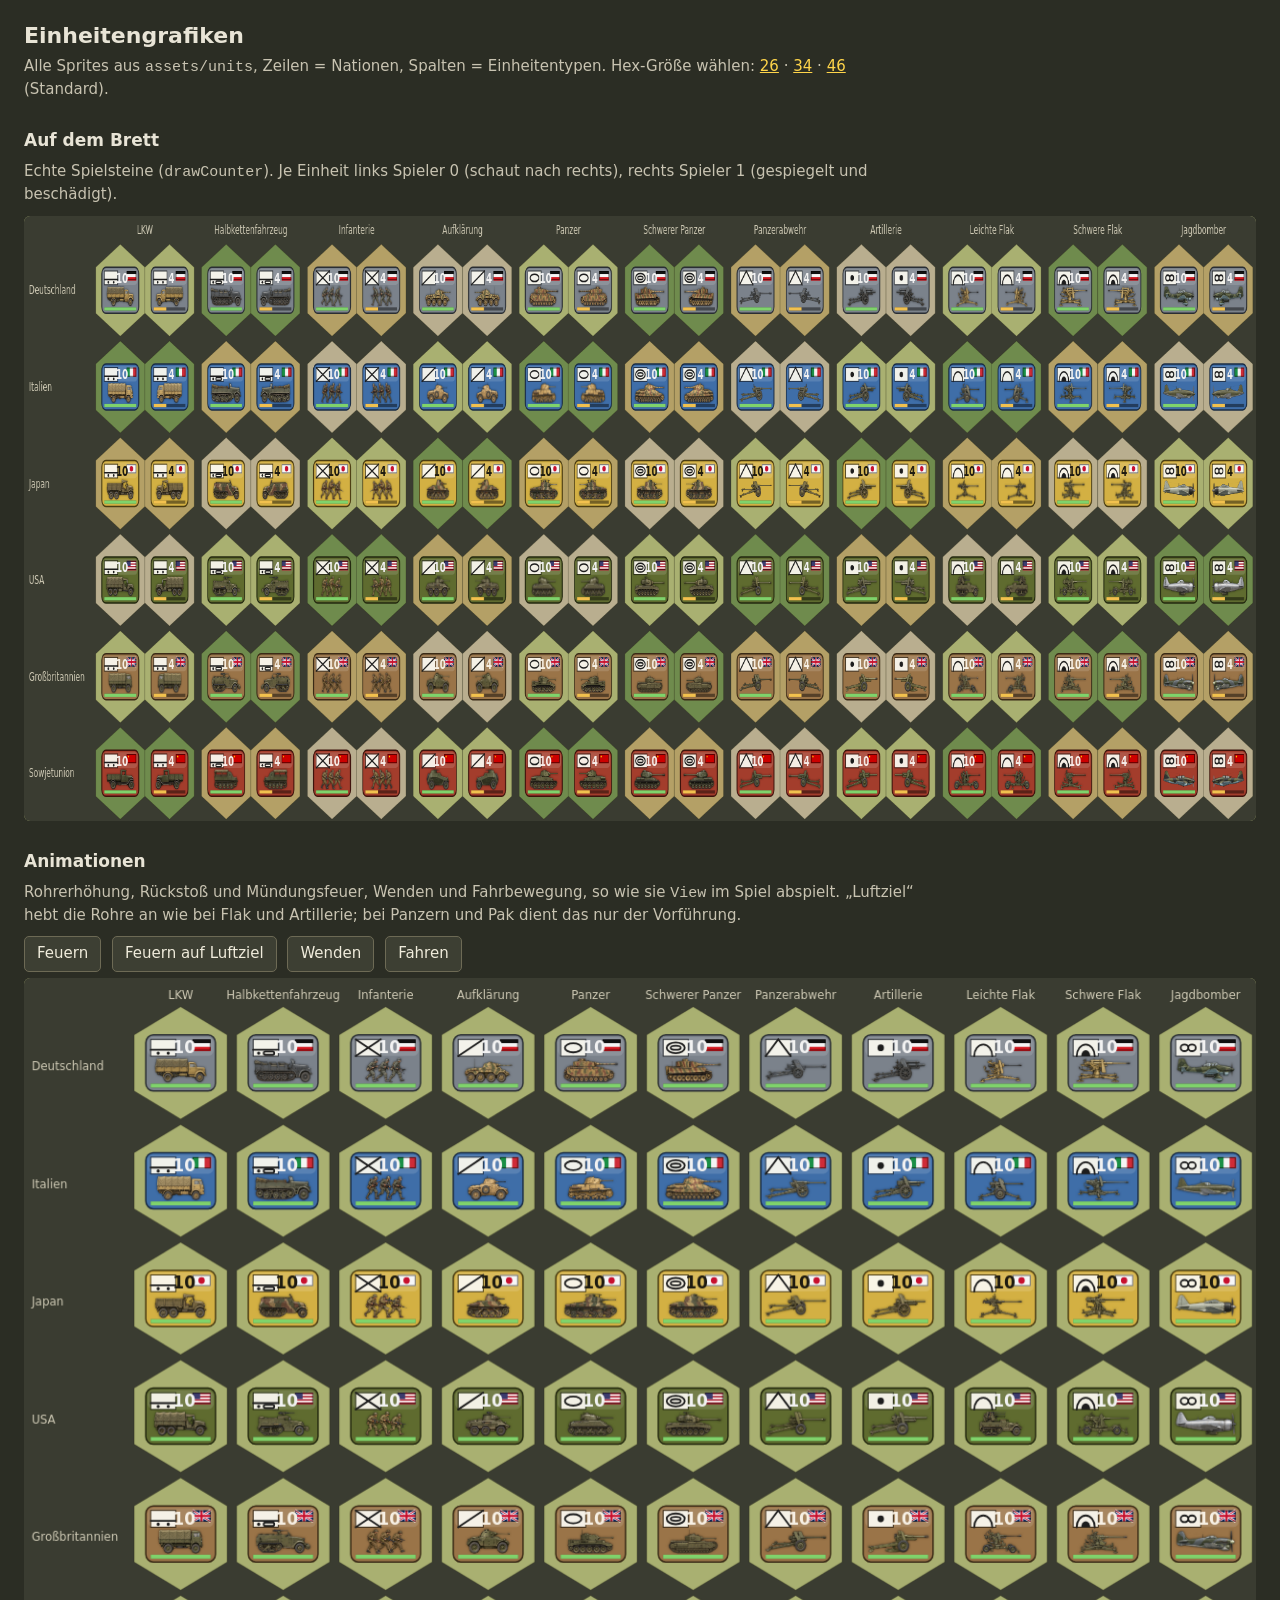
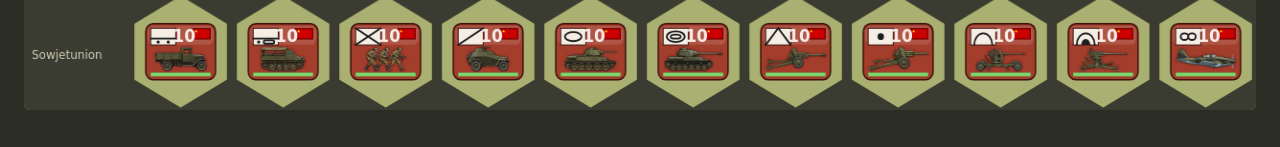
==== tools/sprite-preview.html @ db4d40ed "Add painted unit sprites with barrel animations All 66 units (11 types x 6 nations) now have semi-re" ====
<!doctype html>
<html lang="de">
<head>
<meta charset="utf-8">
<title>Sprite-Vorschau</title>
<style>
  body { margin: 0; padding: 20px 24px 40px; background: #2b2d24; color: #e8e4d6; font: 15px/1.45 system-ui, sans-serif; }
  h1 { font-size: 22px; margin: 0 0 4px; }
  h2 { font-size: 17px; margin: 28px 0 8px; }
  p { margin: 4px 0 10px; color: #c8c3b1; max-width: 900px; }
  a { color: #ffd54a; }
  canvas { display: block; background: #a9b071; border-radius: 6px; max-width: 100%; }
  button { font: inherit; padding: 6px 12px; margin: 0 6px 6px 0; border-radius: 5px; border: 1px solid #6d6a55; background: #3d3f33; color: #f0ecdc; cursor: pointer; }
  button:hover { background: #4b4e3f; }
</style>
<script>window.UNIT_SPRITE_DIR = '../assets/units/';</script>
<script src="../assets/units/sprites.js"></script>
<script src="../config/einheiten.js"></script>
<script src="../config/nationen.js"></script>
<script src="../js/data.js"></script>
<script src="../js/hex.js"></script>
<script src="../js/render.js"></script>
</head>
<body>
<h1>Einheitengrafiken</h1>
<p>Alle Sprites aus <code>assets/units</code>, Zeilen = Nationen, Spalten = Einheitentypen. Hex-Größe wählen: <a href="?size=26">26</a> · <a href="?size=34">34</a> · <a href="?size=46">46</a> (Standard).</p>

<h2>Auf dem Brett</h2>
<p>Echte Spielsteine (<code>drawCounter</code>). Je Einheit links Spieler 0 (schaut nach rechts), rechts Spieler 1 (gespiegelt und beschädigt).</p>
<canvas id="board"></canvas>

<h2>Animationen</h2>
<p>Rohrerhöhung, Rückstoß und Mündungsfeuer, Wenden und Fahrbewegung, so wie sie <code>View</code> im Spiel abspielt. „Luftziel“ hebt die Rohre an wie bei Flak und Artillerie; bei Panzern und Pak dient das nur der Vorführung.</p>
<div>
  <button data-act="fire">Feuern</button>
  <button data-act="air">Feuern auf Luftziel</button>
  <button data-act="turn">Wenden</button>
  <button data-act="drive">Fahren</button>
</div>
<canvas id="anim"></canvas>

<script>
const ROWS = Object.keys(NATION_CONFIG), COLS = Object.keys(UNIT_CONFIG);
const BS = +new URLSearchParams(location.search).get('size') || 46;

function setup(canvas, w, h) {
  const dpr = window.devicePixelRatio || 1;
  canvas.width = w * dpr; canvas.height = h * dpr;
  canvas.style.width = w + 'px'; canvas.style.height = h + 'px';
  const ctx = canvas.getContext('2d');
  ctx.setTransform(dpr, 0, 0, dpr, 0, 0);
  return ctx;
}

function hexBg(ctx, x, y, s, terrain) {
  hexPath(ctx, x, y, s);
  ctx.fillStyle = TERRAIN_COLORS[terrain]; ctx.fill();
  ctx.strokeStyle = 'rgba(40,40,20,0.28)'; ctx.lineWidth = 1; ctx.stroke();
}

function labels(ctx, x0, y0, cellW, cellH) {
  ctx.fillStyle = '#cfcab5'; ctx.font = '12px system-ui'; ctx.textAlign = 'center';
  COLS.forEach((t, j) => ctx.fillText(UNIT_CONFIG[t].label, x0 + (j + 0.5) * cellW, y0 - 8));
  ctx.textAlign = 'left';
  ROWS.forEach((n, i) => ctx.fillText(NATION_CONFIG[n].short, 8, y0 + (i + 0.5) * cellH + 4));
}

// --- Brett ---
function drawBoard() {
  const s = BS, hexW = SQRT3 * s, cellW = hexW * 2 + 12, cellH = s * 2.1, x0 = 110, y0 = 26;
  const ctx = setup(document.getElementById('board'), x0 + COLS.length * cellW, y0 + ROWS.length * cellH);
  ctx.fillStyle = '#3a3c31'; ctx.fillRect(0, 0, ctx.canvas.width, ctx.canvas.height);
  labels(ctx, x0, y0, cellW, cellH);
  const terr = ['plain', 'forest', 'hills', 'city'];
  ROWS.forEach((n, i) => COLS.forEach((t, j) => {
    const cy = y0 + (i + 0.5) * cellH;
    [[1, 10], [-1, 4]].forEach(([dir, hp], k) => {
      const cx = x0 + j * cellW + 6 + hexW / 2 + k * hexW;
      hexBg(ctx, cx, cy, s, terr[(i + j) % terr.length]);
      const w = s * 1.3, h = s;
      drawCounter(ctx, n, t, cx - w / 2, cy - h / 2, w, h, hp, { dir });
    });
  }));
}

// --- Animationen ---
// Nutzt die Animationslogik von View mit einer Attrappe als „this“.
const fake = { facing: new Map(), fireAnims: new Map(), size: 100 };
const units = ROWS.flatMap((nation, i) => COLS.map((type, j) => ({ id: i * COLS.length + j, owner: 0, nation, type, row: i, col: j })));
const moving = new Map();

document.querySelectorAll('button[data-act]').forEach(b => b.onclick = () => {
  const now = performance.now();
  for (const u of units) {
    if (b.dataset.act === 'fire') fake.fireAnims.set(u.id, { start: now, aim: 0, elev: 0 });
    if (b.dataset.act === 'air') fake.fireAnims.set(u.id, { start: now, aim: 260, elev: 0.6 });
    if (b.dataset.act === 'turn') { const cur = View.prototype.facingOf.call(fake, u, now); fake.facing.set(u.id, { dir: cur > 0 ? -1 : 1, from: cur, start: now }); }
    if (b.dataset.act === 'drive') moving.set(u.id, now + 1500);
  }
});

const S = 56, CW = SQRT3 * S + 10, CH = S * 2.1, AX = 110, AY = 26, AW = AX + COLS.length * CW, AH = AY + ROWS.length * CH;
const actx = setup(document.getElementById('anim'), AW, AH);
// Standbild zum Prüfen: ?still=air:300 zeigt „Luftziel“ 300 ms nach dem Start.
const STILL = new URLSearchParams(location.search).get('still')?.split(':');
function frame(now) {
  requestAnimationFrame(frame);
  if (STILL) for (const u of units) fake.fireAnims.set(u.id, { start: now - +STILL[1], aim: STILL[0] === 'air' ? 260 : 0, elev: STILL[0] === 'air' ? 0.6 : 0 });
  actx.fillStyle = '#3a3c31'; actx.fillRect(0, 0, AW, AH);
  labels(actx, AX, AY, CW, CH);
  units.forEach(u => {
    const cx = AX + (u.col + 0.5) * CW, cy = AY + (u.row + 0.5) * CH;
    hexBg(actx, cx, cy, S, 'plain');
    const pose = { dir: View.prototype.facingOf.call(fake, u, now), ...View.prototype.firePose.call(fake, u, now) };
    if ((moving.get(u.id) ?? 0) > now) {
      const mt = UNIT_CONFIG[u.type].moveType;
      pose.bob = mt === 'foot' ? -Math.abs(Math.sin(now / 80)) * S * 0.04 : mt === 'air' ? 0 : Math.sin(now / (mt === 'track' ? 28 : 55)) * S * 0.015;
    }
    const w = S * 1.3, h = S;
    drawCounter(actx, u.nation, u.type, cx - w / 2, cy - h / 2, w, h, 10, pose);
  });
}

// Erst zeichnen, wenn alle Sprites geladen sind.
Promise.all(Object.values(spriteCache).flatMap(s => [s.base, s.barrel]).filter(Boolean)
  .map(i => i.complete ? null : new Promise(r => { i.onload = i.onerror = r; }))).then(() => {
  drawBoard();
  requestAnimationFrame(frame);
});
</script>
</body>
</html>
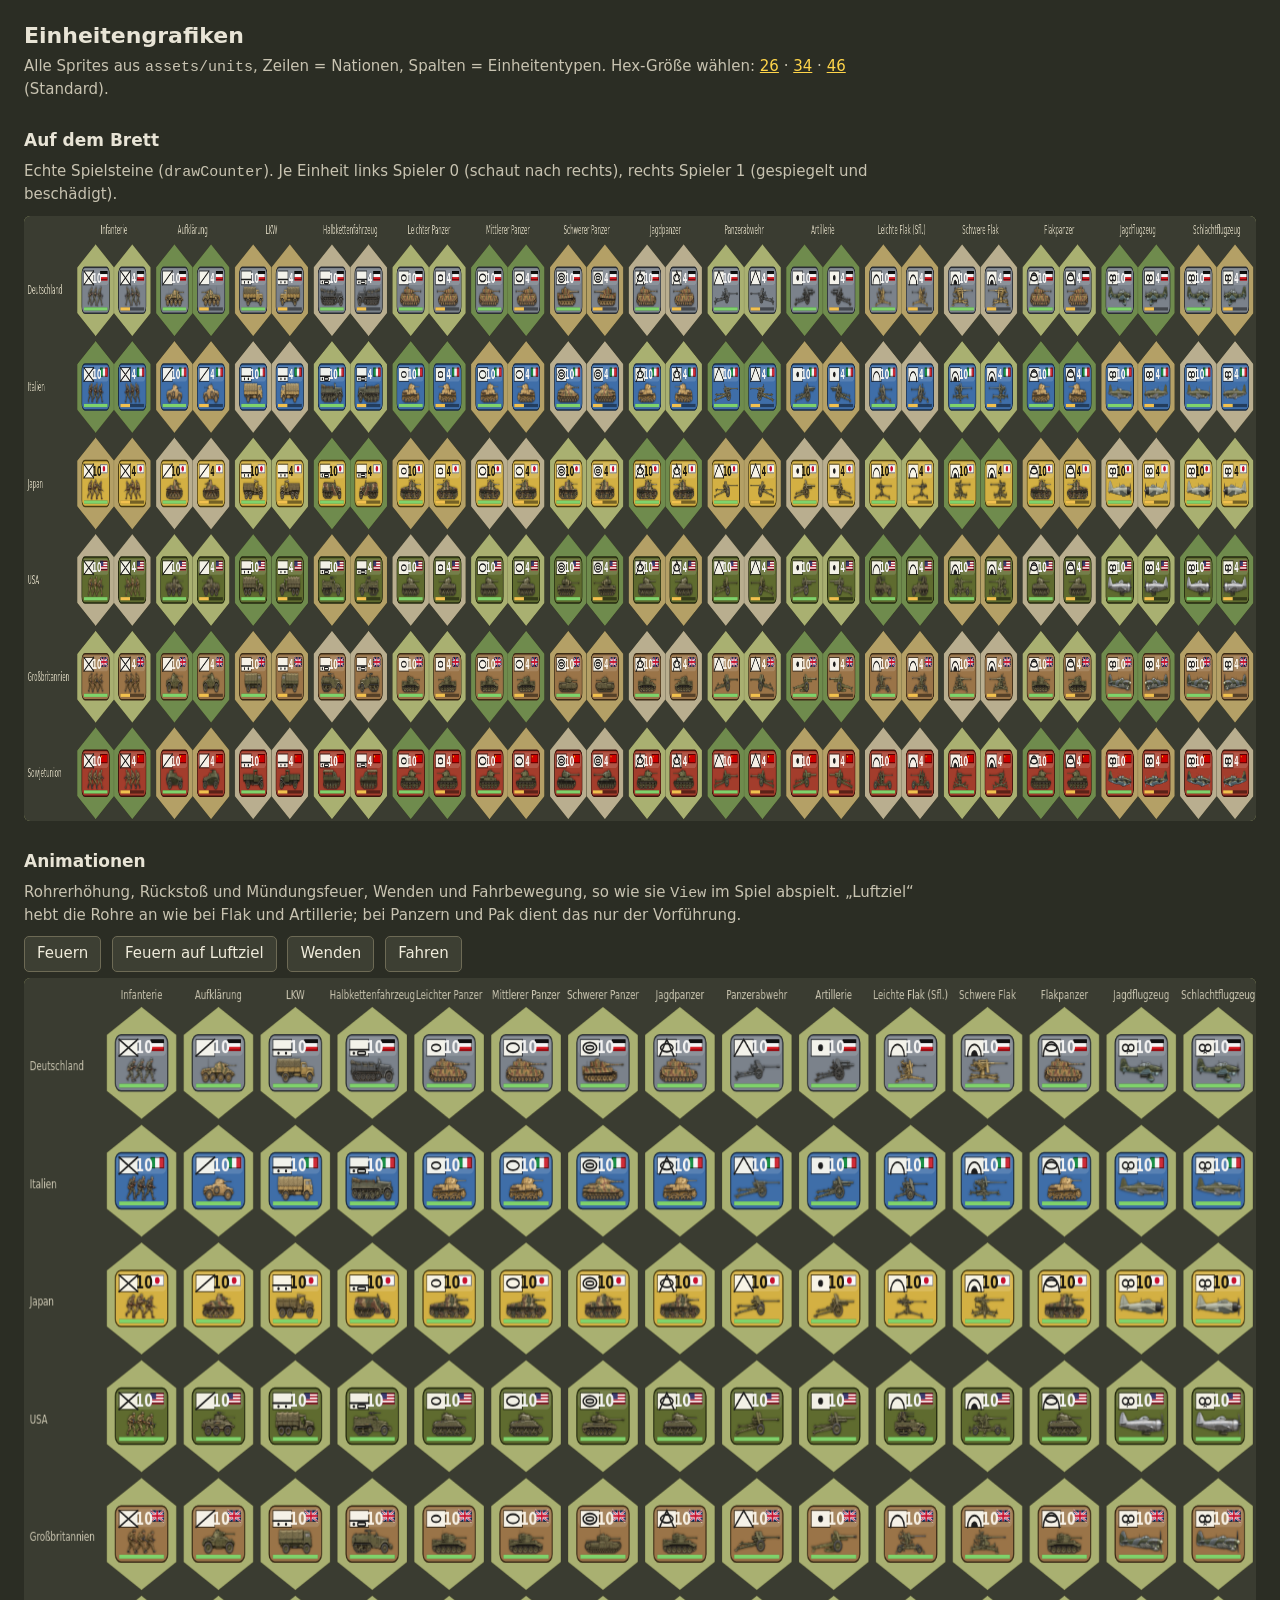
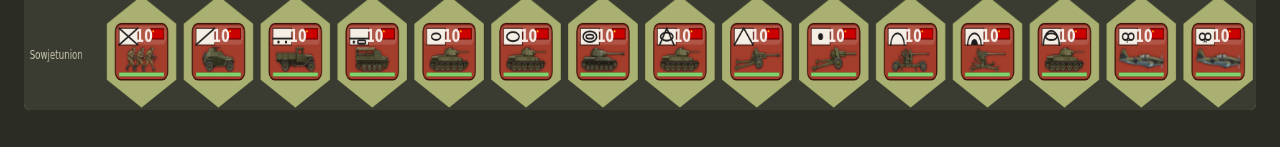
==== commit 43a8f0ad: "Transport nach Gewicht, Pak verschiebbar, Sicht hinter Gebirge, Reichweite-Config - Halbkette zieht " ====
--- a/tools/sprite-preview.html
+++ b/tools/sprite-preview.html
@@ -17,6 +17,7 @@
 <script src="../assets/units/sprites.js"></script>
 <script src="../config/einheiten.js"></script>
 <script src="../config/nationen.js"></script>
+<script src="../config/reichweite.js"></script>
 <script src="../js/data.js"></script>
 <script src="../js/hex.js"></script>
 <script src="../js/render.js"></script>
@@ -112,11 +113,8 @@
     const cx = AX + (u.col + 0.5) * CW, cy = AY + (u.row + 0.5) * CH;
     hexBg(actx, cx, cy, S, 'plain');
     const pose = { dir: View.prototype.facingOf.call(fake, u, now), ...View.prototype.firePose.call(fake, u, now) };
-    if ((moving.get(u.id) ?? 0) > now) {
-      const mt = UNIT_CONFIG[u.type].moveType;
-      pose.bob = mt === 'foot' ? -Math.abs(Math.sin(now / 80)) * S * 0.04 : mt === 'air' ? 0 : Math.sin(now / (mt === 'track' ? 28 : 55)) * S * 0.015;
-    }
     const w = S * 1.3, h = S;
+    if ((moving.get(u.id) ?? 0) > now) pose.bob = driveBob(UNIT_CONFIG[u.type].moveType, now, h);
     drawCounter(actx, u.nation, u.type, cx - w / 2, cy - h / 2, w, h, 10, pose);
   });
 }
